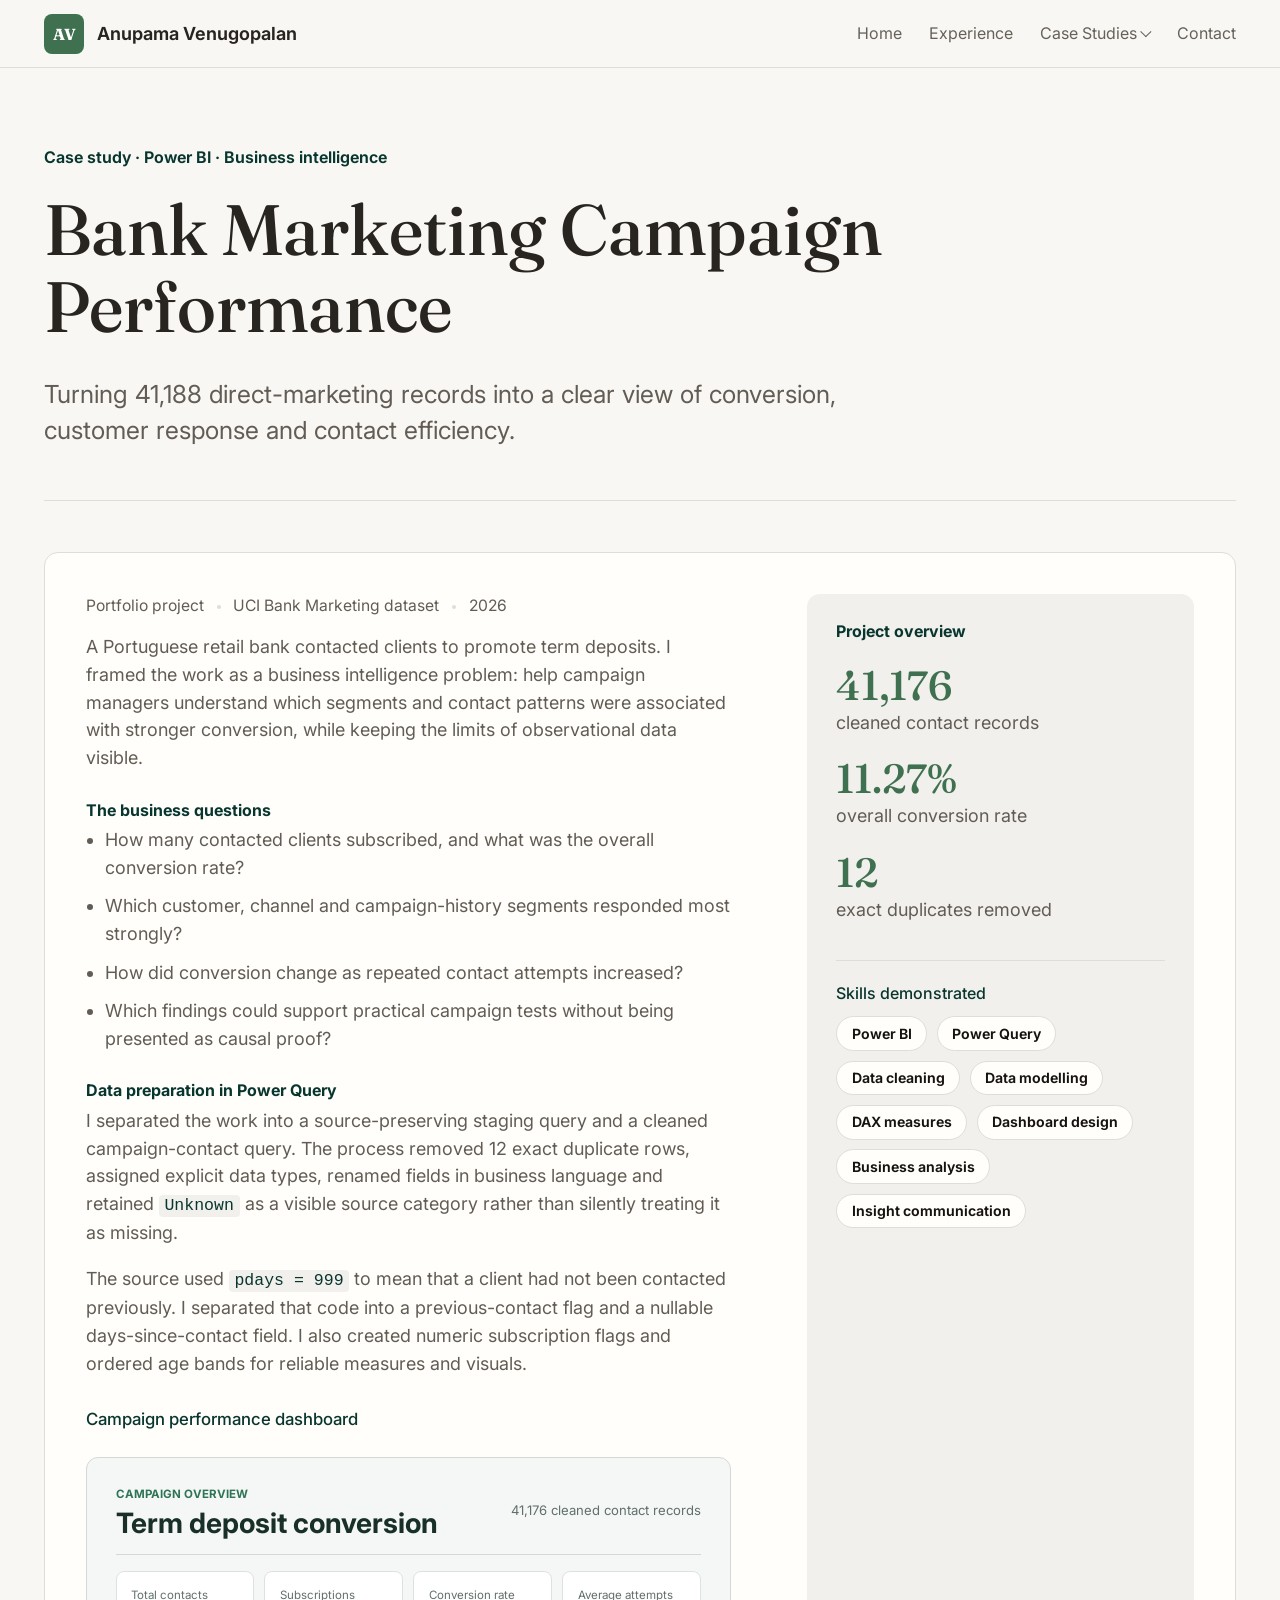
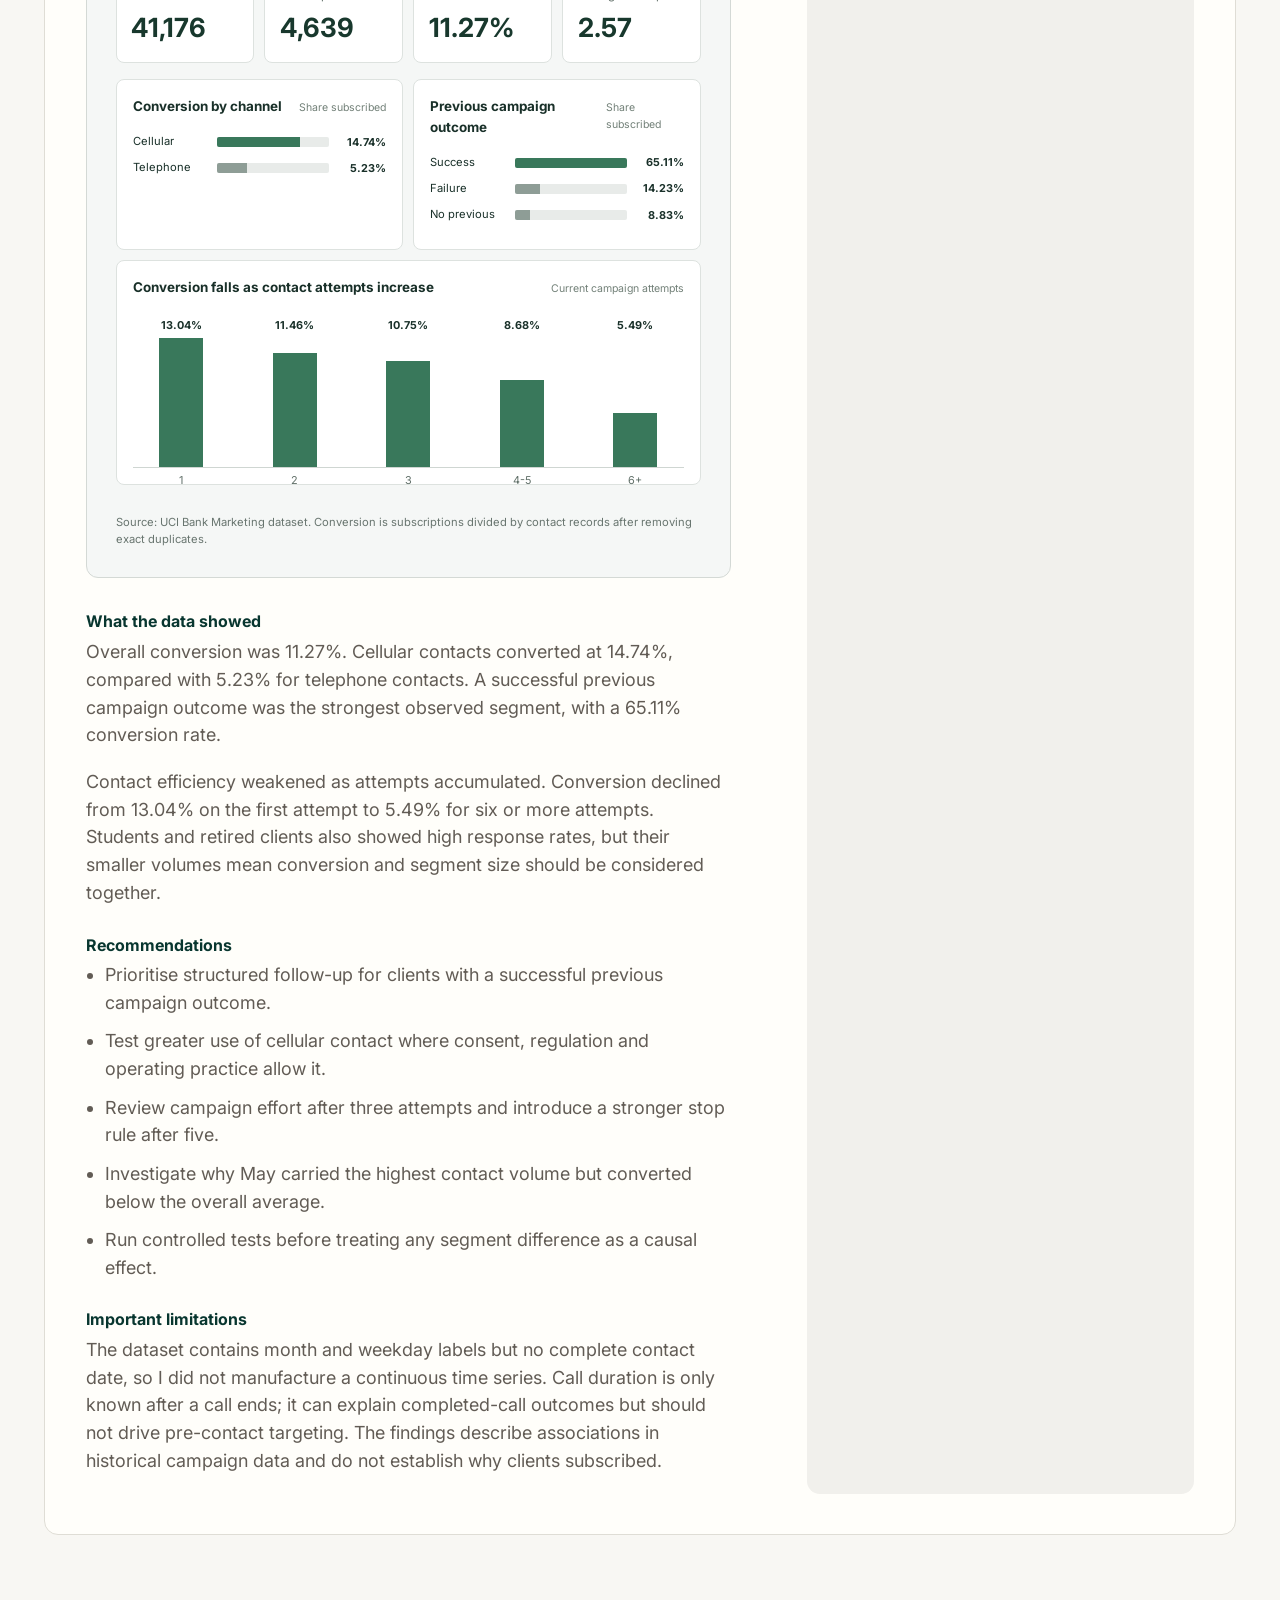
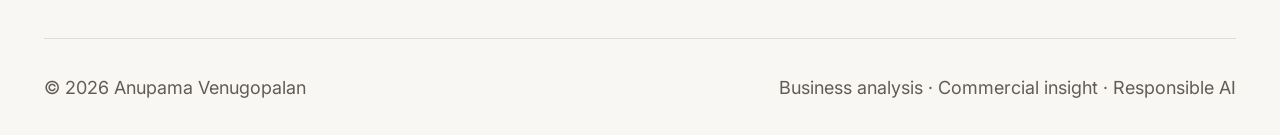
==== bank-marketing/index.html @ 0a949fd6 "Add Power BI bank marketing case study" ====
<!doctype html>
<html lang="en">
  <head>
    <meta charset="utf-8">
    <meta name="viewport" content="width=device-width, initial-scale=1">
    <meta name="description" content="Power BI bank marketing campaign analysis by Anupama Venugopalan, covering Power Query, data quality, conversion insights and business recommendations.">
    <link rel="canonical" href="https://anupamav.com/bank-marketing/">
    <link rel="icon" type="image/png" sizes="32x32" href="/assets/favicon-32x32.png">
    <link rel="icon" type="image/png" sizes="192x192" href="/assets/favicon-192x192.png">
    <link rel="apple-touch-icon" href="/assets/apple-touch-icon.png">
    <title>Bank Marketing Power BI Case Study | Anupama Venugopalan</title>
    <link rel="preconnect" href="https://fonts.googleapis.com">
    <link rel="preconnect" href="https://fonts.gstatic.com" crossorigin>
    <link href="https://fonts.googleapis.com/css2?family=Fraunces:opsz,wght@9..144,500;9..144,600;9..144,700&family=Inter:wght@400;500;600;700&display=swap" rel="stylesheet">
    <link rel="stylesheet" href="/styles.css">
  </head>
  <body>
    <a class="skip-link" href="#main">Skip to content</a>

    <header class="site-header">
      <div class="header-inner">
        <a class="brand" href="/" aria-label="Anupama Venugopalan home">
          <span class="brand-mark" aria-hidden="true">AV</span>
          <span class="brand-name">Anupama Venugopalan</span>
        </a>

        <button class="nav-toggle" type="button" aria-expanded="false" aria-controls="site-nav">
          <span class="sr-only">Open menu</span>
          <span></span><span></span><span></span>
        </button>

        <nav class="site-nav" id="site-nav" aria-label="Primary navigation">
          <a href="/">Home</a>
          <a href="/experience/">Experience</a>
          <div class="nav-menu">
            <a class="nav-menu-trigger" href="/#case-studies" aria-haspopup="true" aria-current="page">Case Studies</a>
            <div class="nav-submenu" aria-label="Case studies">
              <a href="/bank-marketing/" aria-current="page">Bank Marketing</a>
              <a href="/xai/">XAI</a>
              <a href="/port-of-esbjerg/">Port of Esbjerg</a>
              <a href="/lush-box/">The Lush Box</a>
            </div>
          </div>
          <a href="/#contact">Contact</a>
        </nav>
      </div>
    </header>

    <main id="main">
      <section class="section page-hero" aria-labelledby="bank-title">
        <p class="eyebrow">Case study · Power BI · Business intelligence</p>
        <h1 id="bank-title">Bank Marketing Campaign Performance</h1>
        <p class="lede">Turning 41,188 direct-marketing records into a clear view of conversion, customer response and contact efficiency.</p>
      </section>

      <section class="section case-detail">
        <article class="case-card">
          <div class="case-main">
            <p class="meta"><span>Portfolio project</span><span>UCI Bank Marketing dataset</span><span>2026</span></p>
            <p>A Portuguese retail bank contacted clients to promote term deposits. I framed the work as a business intelligence problem: help campaign managers understand which segments and contact patterns were associated with stronger conversion, while keeping the limits of observational data visible.</p>

            <h2>The business questions</h2>
            <ul class="case-bullets">
              <li>How many contacted clients subscribed, and what was the overall conversion rate?</li>
              <li>Which customer, channel and campaign-history segments responded most strongly?</li>
              <li>How did conversion change as repeated contact attempts increased?</li>
              <li>Which findings could support practical campaign tests without being presented as causal proof?</li>
            </ul>

            <h2>Data preparation in Power Query</h2>
            <p>I separated the work into a source-preserving staging query and a cleaned campaign-contact query. The process removed 12 exact duplicate rows, assigned explicit data types, renamed fields in business language and retained <code>Unknown</code> as a visible source category rather than silently treating it as missing.</p>
            <p>The source used <code>pdays = 999</code> to mean that a client had not been contacted previously. I separated that code into a previous-contact flag and a nullable days-since-contact field. I also created numeric subscription flags and ordered age bands for reliable measures and visuals.</p>

            <h3 class="visual-heading">Campaign performance dashboard</h3>
            <section class="bank-dashboard" aria-label="Static dashboard summarising bank marketing campaign performance">
              <div class="bank-dashboard-head">
                <div>
                  <p class="dashboard-kicker">Campaign overview</p>
                  <h3>Term deposit conversion</h3>
                </div>
                <p>41,176 cleaned contact records</p>
              </div>

              <div class="bank-kpis">
                <article><span>Total contacts</span><strong>41,176</strong></article>
                <article><span>Subscriptions</span><strong>4,639</strong></article>
                <article><span>Conversion rate</span><strong>11.27%</strong></article>
                <article><span>Average attempts</span><strong>2.57</strong></article>
              </div>

              <div class="bank-chart-grid">
                <section class="bank-chart" aria-labelledby="channel-chart-title">
                  <div class="bank-chart-title"><h4 id="channel-chart-title">Conversion by channel</h4><span>Share subscribed</span></div>
                  <div class="bar-row"><span>Cellular</span><div class="bar-track"><div class="bar-fill strong" style="width:73.7%"></div></div><strong>14.74%</strong></div>
                  <div class="bar-row"><span>Telephone</span><div class="bar-track"><div class="bar-fill" style="width:26.2%"></div></div><strong>5.23%</strong></div>
                </section>

                <section class="bank-chart" aria-labelledby="history-chart-title">
                  <div class="bank-chart-title"><h4 id="history-chart-title">Previous campaign outcome</h4><span>Share subscribed</span></div>
                  <div class="bar-row"><span>Success</span><div class="bar-track"><div class="bar-fill strong" style="width:100%"></div></div><strong>65.11%</strong></div>
                  <div class="bar-row"><span>Failure</span><div class="bar-track"><div class="bar-fill" style="width:21.9%"></div></div><strong>14.23%</strong></div>
                  <div class="bar-row"><span>No previous</span><div class="bar-track"><div class="bar-fill" style="width:13.6%"></div></div><strong>8.83%</strong></div>
                </section>

                <section class="bank-chart bank-chart-wide" aria-labelledby="attempt-chart-title">
                  <div class="bank-chart-title"><h4 id="attempt-chart-title">Conversion falls as contact attempts increase</h4><span>Current campaign attempts</span></div>
                  <div class="attempt-bars" role="img" aria-label="Conversion rate by campaign contact band: one contact 13.04 percent, two 11.46 percent, three 10.75 percent, four to five 8.68 percent, six or more 5.49 percent">
                    <div><span style="height:100%"></span><strong>13.04%</strong><small>1</small></div>
                    <div><span style="height:88%"></span><strong>11.46%</strong><small>2</small></div>
                    <div><span style="height:82%"></span><strong>10.75%</strong><small>3</small></div>
                    <div><span style="height:67%"></span><strong>8.68%</strong><small>4-5</small></div>
                    <div><span style="height:42%"></span><strong>5.49%</strong><small>6+</small></div>
                  </div>
                </section>
              </div>
              <p class="dashboard-note">Source: UCI Bank Marketing dataset. Conversion is subscriptions divided by contact records after removing exact duplicates.</p>
            </section>

            <h2>What the data showed</h2>
            <p>Overall conversion was 11.27%. Cellular contacts converted at 14.74%, compared with 5.23% for telephone contacts. A successful previous campaign outcome was the strongest observed segment, with a 65.11% conversion rate.</p>
            <p>Contact efficiency weakened as attempts accumulated. Conversion declined from 13.04% on the first attempt to 5.49% for six or more attempts. Students and retired clients also showed high response rates, but their smaller volumes mean conversion and segment size should be considered together.</p>

            <h2>Recommendations</h2>
            <ul class="case-bullets">
              <li>Prioritise structured follow-up for clients with a successful previous campaign outcome.</li>
              <li>Test greater use of cellular contact where consent, regulation and operating practice allow it.</li>
              <li>Review campaign effort after three attempts and introduce a stronger stop rule after five.</li>
              <li>Investigate why May carried the highest contact volume but converted below the overall average.</li>
              <li>Run controlled tests before treating any segment difference as a causal effect.</li>
            </ul>

            <h2>Important limitations</h2>
            <p>The dataset contains month and weekday labels but no complete contact date, so I did not manufacture a continuous time series. Call duration is only known after a call ends; it can explain completed-call outcomes but should not drive pre-contact targeting. The findings describe associations in historical campaign data and do not establish why clients subscribed.</p>
          </div>

          <aside class="outcomes" aria-label="Bank marketing project overview">
            <h2>Project overview</h2>
            <dl>
              <div><dt>41,176</dt><dd>cleaned contact records</dd></div>
              <div><dt>11.27%</dt><dd>overall conversion rate</dd></div>
              <div><dt>12</dt><dd>exact duplicates removed</dd></div>
            </dl>
            <div class="aside-skills">
              <h3>Skills demonstrated</h3>
              <ul class="tags" aria-label="Skills demonstrated">
                <li>Power BI</li>
                <li>Power Query</li>
                <li>Data cleaning</li>
                <li>Data modelling</li>
                <li>DAX measures</li>
                <li>Dashboard design</li>
                <li>Business analysis</li>
                <li>Insight communication</li>
              </ul>
            </div>
          </aside>
        </article>
      </section>
    </main>

    <footer class="site-footer">
      <p>© <span id="year">2026</span> Anupama Venugopalan</p>
      <p>Business analysis · Commercial insight · Responsible AI</p>
    </footer>

    <script src="/script.js"></script>
    <!-- Cloudflare Web Analytics -->
    <script type="module" src="https://static.cloudflareinsights.com/beacon.min.js" data-cf-beacon='{"token":"94f9cf57677042eca44cfb797f68225d"}'></script>
    <!-- End Cloudflare Web Analytics -->
  </body>
</html>
---- styles.css ----
:root {
  --bg: #f8f7f3;
  --panel: #fffefa;
  --soft: #f1f0ec;
  --line: #dfddd5;
  --text: #28241f;
  --muted: #625c55;
  --green: #3f704f;
  --green-dark: #08362f;
  --shadow: 0 16px 45px rgba(40, 36, 31, 0.06);
  --content: 1220px;
  --font-sans: Inter, ui-sans-serif, system-ui, -apple-system, BlinkMacSystemFont, "Segoe UI", sans-serif;
  --font-serif: Fraunces, Georgia, "Times New Roman", serif;
}

* {
  box-sizing: border-box;
}

html {
  scroll-behavior: smooth;
}

body {
  margin: 0;
  background: var(--bg);
  color: var(--text);
  font-family: var(--font-sans);
  font-size: 18px;
  line-height: 1.55;
}

body.nav-open {
  overflow: hidden;
}

a {
  color: inherit;
  text-decoration-thickness: 0.08em;
  text-underline-offset: 0.22em;
}

a:focus-visible,
button:focus-visible {
  outline: 3px solid rgba(63, 112, 79, 0.45);
  outline-offset: 4px;
}

.skip-link {
  position: absolute;
  left: 1rem;
  top: 0.75rem;
  z-index: 20;
  padding: 0.6rem 0.85rem;
  background: var(--green-dark);
  color: white;
  border-radius: 0.4rem;
  transform: translateY(-140%);
}

.skip-link:focus {
  transform: translateY(0);
}

.sr-only {
  position: absolute;
  width: 1px;
  height: 1px;
  padding: 0;
  margin: -1px;
  overflow: hidden;
  clip: rect(0, 0, 0, 0);
  white-space: nowrap;
  border: 0;
}

.site-header {
  position: sticky;
  top: 0;
  z-index: 10;
  background: rgba(248, 247, 243, 0.96);
  border-bottom: 1px solid var(--line);
  backdrop-filter: blur(12px);
}

.header-inner,
.section,
.site-footer {
  width: min(calc(100% - 88px), var(--content));
  margin-inline: auto;
}

.header-inner {
  min-height: 67px;
  display: flex;
  align-items: center;
  justify-content: space-between;
  gap: 2rem;
}

.brand {
  display: inline-flex;
  align-items: center;
  gap: 0.8rem;
  font-weight: 650;
  text-decoration: none;
}

.brand-mark {
  display: grid;
  place-items: center;
  width: 40px;
  height: 40px;
  border-radius: 8px;
  background: var(--green);
  color: white;
  font: 700 1rem/1 var(--font-serif);
  letter-spacing: 0;
}

.brand-name {
  white-space: nowrap;
}

.site-nav {
  display: flex;
  align-items: center;
  gap: clamp(1rem, 2.1vw, 2.1rem);
  color: #67615a;
  font-size: 1rem;
}

.site-nav a {
  text-decoration: none;
}

.site-nav a:hover {
  color: var(--green-dark);
}

.nav-menu {
  position: relative;
}

.nav-menu-trigger {
  display: inline-flex;
  align-items: center;
  gap: 0.35rem;
}

.nav-menu-trigger::after {
  content: "";
  width: 0.42rem;
  height: 0.42rem;
  border-right: 1.5px solid currentColor;
  border-bottom: 1.5px solid currentColor;
  transform: translateY(-0.15rem) rotate(45deg);
}

.nav-submenu {
  position: absolute;
  top: calc(100% + 0.8rem);
  left: 50%;
  min-width: 210px;
  padding: 0.45rem;
  border: 1px solid var(--line);
  border-radius: 10px;
  background: var(--panel);
  box-shadow: var(--shadow);
  opacity: 0;
  visibility: hidden;
  transform: translate(-50%, -0.35rem);
  transition: opacity 160ms ease, transform 160ms ease, visibility 160ms ease;
}

.nav-menu:hover .nav-submenu,
.nav-menu:focus-within .nav-submenu {
  opacity: 1;
  visibility: visible;
  transform: translate(-50%, 0);
}

.nav-submenu a {
  display: block;
  padding: 0.7rem 0.8rem;
  border-radius: 7px;
  white-space: nowrap;
}

.nav-submenu a:hover {
  background: var(--soft);
}

.nav-toggle {
  display: none;
  width: 42px;
  height: 42px;
  border: 1px solid var(--line);
  border-radius: 8px;
  background: var(--panel);
  padding: 0.65rem;
}

.nav-toggle span:not(.sr-only) {
  display: block;
  height: 2px;
  margin: 5px 0;
  background: var(--text);
}

.section {
  padding: clamp(4rem, 8vw, 7.1rem) 0;
  border-bottom: 1px solid var(--line);
}

.page-hero {
  padding-top: clamp(3.8rem, 6vw, 5.6rem);
  padding-bottom: clamp(2.4rem, 4vw, 3.4rem);
}

.page-hero h1 {
  max-width: 840px;
}

.page-hero .lede {
  max-width: 820px;
}

.page-hero + .section {
  padding-top: clamp(2.3rem, 4vw, 3.4rem);
}

.hero {
  min-height: 705px;
  display: grid;
  grid-template-columns: minmax(0, 1.35fr) minmax(260px, 0.65fr);
  align-items: center;
  gap: clamp(3rem, 9vw, 8rem);
  border-bottom: 1px solid var(--line);
}

.eyebrow {
  margin: 0 0 1.35rem;
  color: var(--green-dark);
  font-size: 1rem;
  font-weight: 650;
  letter-spacing: 0;
}

h1,
h2,
h3 {
  margin: 0;
  font-family: var(--font-serif);
  line-height: 1.08;
  letter-spacing: 0;
  font-weight: 500;
}

h1 {
  max-width: 720px;
  font-size: clamp(3.1rem, 6.2vw, 4.45rem);
}

h1 span {
  color: var(--green);
}

h2 {
  font-size: clamp(2.35rem, 4.3vw, 3.5rem);
}

h3 {
  font-size: clamp(1.8rem, 2.8vw, 2.45rem);
}

.lede {
  max-width: 760px;
  margin: 2rem 0 0;
  color: var(--muted);
  font-size: clamp(1.25rem, 2vw, 1.55rem);
  line-height: 1.45;
}

.button-row {
  display: flex;
  flex-wrap: wrap;
  gap: 1rem;
  margin-top: 2.6rem;
}

.button {
  display: inline-flex;
  align-items: center;
  justify-content: center;
  min-height: 51px;
  padding: 0.7rem 1.5rem;
  border-radius: 7px;
  border: 1px solid var(--line);
  font-weight: 700;
  text-decoration: none;
}

.button.primary {
  background: var(--green);
  border-color: var(--green);
  color: white;
}

.button.secondary {
  background: var(--panel);
}

.hero-visual {
  justify-self: end;
  display: grid;
  justify-items: center;
  gap: 1rem;
}

.hero-card {
  justify-self: end;
  display: block;
  width: min(360px, 100%);
  aspect-ratio: 1;
  border: 1px solid var(--line);
  border-radius: 18px;
  background: var(--soft);
  object-fit: cover;
  object-position: center 42%;
}

.social-icons {
  display: flex;
  justify-content: center;
  gap: 0.65rem;
}

.social-icons a {
  display: grid;
  place-items: center;
  width: 42px;
  height: 42px;
  border: 1px solid var(--line);
  border-radius: 999px;
  background: var(--panel);
  color: var(--green);
  transition: border-color 160ms ease, color 160ms ease, transform 160ms ease;
}

.social-icons a:hover {
  border-color: var(--green);
  color: var(--green-dark);
  transform: translateY(-1px);
}

.social-icons svg {
  width: 21px;
  height: 21px;
  fill: none;
  stroke: currentColor;
  stroke-linecap: round;
  stroke-linejoin: round;
  stroke-width: 1.8;
}

.split-section {
  display: grid;
  grid-template-columns: 0.9fr 1.1fr;
  gap: clamp(2.6rem, 7vw, 7.5rem);
  align-items: start;
}

.section-copy {
  max-width: 720px;
  color: var(--muted);
  font-size: clamp(1.25rem, 2vw, 1.55rem);
  line-height: 1.45;
}

.section-copy p {
  margin: 0 0 1.6rem;
}

.experience-page {
  display: grid;
  gap: 1.25rem;
}

.experience-card {
  display: grid;
  grid-template-columns: minmax(210px, 0.35fr) minmax(0, 1fr);
  gap: clamp(1.6rem, 4vw, 3.5rem);
  padding: clamp(1.6rem, 3vw, 2.2rem);
  border: 1px solid var(--line);
  border-radius: 14px;
  background: var(--panel);
}

.experience-card h2 {
  margin-bottom: 0.55rem;
  font-size: clamp(1.9rem, 3vw, 2.5rem);
}

.experience-card .role-title {
  margin: -0.1rem 0 0.55rem;
  color: var(--green-dark);
  font-size: 0.94rem;
  font-weight: 700;
  line-height: 1.4;
}

.company-link {
  display: inline-flex;
  align-items: center;
  gap: 0.8rem;
  color: inherit;
  text-decoration: none;
}

.company-link:hover,
.company-link:focus-visible {
  color: var(--green);
}

.federal-bank-logo {
  flex: 0 0 auto;
  width: 54px;
  height: 54px;
  border: 1px solid var(--line);
  border-radius: 10px;
  background: #fff url("assets/federal-bank-logo.jpg") center / 400% auto no-repeat;
}

.experience-card h3 {
  margin: 1.25rem 0 0.35rem;
  color: var(--green-dark);
  font-family: var(--font-sans);
  font-size: 1rem;
  font-weight: 700;
}

.experience-card h3:first-child {
  margin-top: 0;
}

.experience-media {
  display: grid;
  align-content: start;
}

.experience-copy {
  display: flex;
  flex-direction: column;
  min-width: 0;
}

.experience-card p {
  margin: 0 0 1rem;
  color: var(--muted);
}

.experience-card p:last-child {
  margin-bottom: 0;
}

.skill-note {
  margin-top: 1.35rem;
  padding: 1rem 1.1rem;
  border-radius: 10px;
  background: var(--soft);
  color: var(--text);
}

.experience-card > .skill-note {
  grid-column: 1 / -1;
  margin-top: 0;
  text-align: center;
}

.capability-section {
  grid-column: 1 / -1;
}

.capability-heading {
  margin: 0 0 1.1rem;
  font-size: clamp(1.8rem, 3vw, 2.35rem);
}

.capability-grid {
  display: grid;
  grid-template-columns: repeat(3, 1fr);
  gap: 1.25rem;
}

.capability-grid article,
.case-card {
  border: 1px solid var(--line);
  border-radius: 14px;
  background: var(--panel);
}

.capability-grid article {
  padding: clamp(1.55rem, 3vw, 2rem);
}

.capability-grid h3 {
  margin-bottom: 0.75rem;
  font-size: 1.78rem;
}

.capability-grid p,
.case-card p {
  color: var(--muted);
}

.capability-grid p {
  margin: 0;
  max-width: 32ch;
}

.section-heading-row {
  display: grid;
  grid-template-columns: 1fr minmax(280px, 0.45fr);
  gap: 2rem;
  align-items: end;
  margin-bottom: 3.8rem;
}

.section-heading-row p:last-child {
  margin: 0;
  color: var(--muted);
  font-size: 1.22rem;
}

.case-list {
  display: grid;
  gap: 1.9rem;
}

.summary-grid {
  display: grid;
  grid-template-columns: repeat(3, minmax(0, 1fr));
  gap: 1.25rem;
  margin-bottom: 2rem;
}

.lush-case-hero {
  display: grid;
  grid-template-columns: minmax(0, 1fr) minmax(180px, 280px);
  gap: clamp(2rem, 6vw, 5rem);
  align-items: center;
}

.case-logo {
  display: block;
  width: 100%;
  max-width: 260px;
  justify-self: end;
  border: 1px solid var(--line);
  border-radius: 14px;
}

.summary-grid article {
  border: 1px solid var(--line);
  border-radius: 14px;
  background: var(--panel);
  padding: clamp(1.55rem, 3vw, 2rem);
}

.summary-grid h3 {
  margin-top: 0.7rem;
  font-size: clamp(1.8rem, 3vw, 2.35rem);
}

.summary-grid p:not(.meta) {
  color: var(--muted);
}

.summary-grid a,
.text-link {
  display: inline-flex;
  margin-top: 1rem;
  color: var(--green);
  font-weight: 700;
  text-decoration: none;
}

.summary-grid a:hover,
.text-link:hover {
  text-decoration: underline;
}

.expanded-cases {
  padding-top: 1rem;
}

.case-card {
  display: grid;
  grid-template-columns: minmax(0, 1.25fr) minmax(310px, 0.75fr);
  gap: clamp(2rem, 6vw, 5.5rem);
  padding: clamp(2rem, 5vw, 2.55rem);
}

.case-main {
  max-width: 680px;
}

.meta {
  display: flex;
  align-items: center;
  gap: 0.8rem;
  margin: 0 0 0.9rem;
  color: var(--muted);
  font-size: 0.98rem;
}

.meta span + span::before {
  content: "";
  display: inline-block;
  width: 4px;
  height: 4px;
  margin-right: 0.8rem;
  vertical-align: middle;
  border-radius: 50%;
  background: var(--line);
}

.case-lede {
  margin: 0.9rem 0 1.7rem;
  font-size: clamp(1.35rem, 2.3vw, 1.62rem);
  line-height: 1.35;
}

.case-main h4 {
  margin: 1.85rem 0 0.45rem;
  color: var(--green-dark);
  font-size: 1rem;
}

.case-main h2 {
  margin: 1.85rem 0 0.45rem;
  color: var(--green-dark);
  font-family: var(--font-sans);
  font-size: 1rem;
  font-weight: 700;
}

.case-detail .case-main {
  max-width: 760px;
}

.case-image {
  margin: 1.8rem 0;
}

.case-image img {
  display: block;
  width: 100%;
  height: auto;
  border: 1px solid var(--line);
  border-radius: 12px;
  background: var(--panel);
}

.case-image figcaption {
  margin-top: 0.65rem;
  color: var(--muted);
  font-size: 0.92rem;
  line-height: 1.45;
}

.trust-infographic {
  margin: 2.5rem 0;
  padding: clamp(1.7rem, 5vw, 3.25rem);
  border-radius: 18px;
  background: var(--soft);
}

.trust-infographic .trust-eyebrow {
  margin: 0 0 0.85rem;
  color: var(--green-dark);
  font-size: 0.82rem;
  font-weight: 700;
  letter-spacing: 0.08em;
  text-transform: uppercase;
}

.trust-infographic h2 {
  max-width: 680px;
  margin: 0;
  color: var(--text);
  font-family: var(--font-serif);
  font-size: clamp(2rem, 5vw, 3.4rem);
  font-weight: 600;
  line-height: 1.05;
}

.trust-infographic h2 span {
  color: var(--green);
}

.trust-measure {
  margin: clamp(1.4rem, 4vw, 2.2rem) 0;
  color: var(--muted);
  font-size: 1rem;
}

.trust-row {
  display: grid;
  grid-template-columns: 140px minmax(0, 1fr) 58px;
  gap: 1rem;
  align-items: center;
  margin: 1.5rem 0;
}

.trust-label strong {
  font-size: 0.98rem;
}

.trust-track {
  height: 30px;
  overflow: hidden;
  border-radius: 999px;
  background: #dedbd3;
}

.trust-bar {
  height: 100%;
  border-radius: inherit;
  background: #918d83;
}

.trust-row.explainable .trust-bar {
  background: var(--green);
}

.trust-value {
  font-family: var(--font-serif);
  font-size: clamp(2rem, 4vw, 2.7rem);
  font-weight: 600;
  line-height: 1;
  text-align: right;
}

.trust-difference {
  display: flex;
  flex-wrap: wrap;
  align-items: baseline;
  gap: 0.65rem;
  margin-top: 2rem;
  padding-top: 1.6rem;
  border-top: 1px solid var(--line);
}

.trust-difference strong {
  color: var(--green);
  font-family: var(--font-serif);
  font-size: clamp(1.7rem, 4vw, 2.35rem);
  font-weight: 600;
}

.trust-difference span {
  color: var(--muted);
  font-size: 0.92rem;
}

.image-grid {
  display: grid;
  grid-template-columns: repeat(2, minmax(0, 1fr));
  gap: 1.25rem;
  margin: 1.8rem 0;
}

.image-grid .case-image {
  margin: 0;
}

.photo-gallery {
  display: grid;
  grid-template-columns: repeat(2, minmax(0, 1fr));
  gap: 0.8rem;
  margin: 1.4rem 0 1.8rem;
}

.photo-gallery figure {
  margin: 0;
}

.photo-gallery img {
  display: block;
  width: 100%;
  aspect-ratio: 4 / 3;
  object-fit: cover;
  border: 1px solid var(--line);
  border-radius: 10px;
  background: var(--panel);
}

.tiled-gallery {
  margin-top: 1.2rem;
}

.tiled-gallery img {
  aspect-ratio: 1;
}

.tiled-gallery .featured-tile {
  grid-column: 1 / -1;
}

.tiled-gallery .featured-tile img {
  aspect-ratio: 4 / 3;
}

.phone-gallery {
  display: grid;
  grid-template-columns: repeat(2, minmax(0, 1fr));
  gap: 0.8rem;
  margin-top: 1.2rem;
}

.rydlme-card .phone-gallery {
  grid-template-columns: repeat(2, minmax(0, 1fr));
  grid-auto-flow: row;
  max-width: 340px;
}

.rydlme-card .phone-gallery figure {
  grid-column: auto;
}

.rydlme-card .phone-gallery figure.welcome-phone,
.rydlme-card .phone-gallery figure.voice-phone {
  grid-column: 1 / -1;
  justify-self: center;
  width: min(230px, 72%);
}

.rydlme-card .paired-phone img {
  aspect-ratio: 9 / 16;
}

.rydlme-card .experience-copy {
  padding-top: 0;
}

.lush-box-card .experience-copy {
  padding-top: 0;
}

.phone-gallery figure {
  margin: 0;
}

.phone-gallery img {
  display: block;
  width: 100%;
  aspect-ratio: 9 / 16;
  object-fit: cover;
  object-position: top center;
  border: 1px solid var(--line);
  border-radius: 12px;
  background: var(--panel);
}

.case-card p:not(.meta):not(.case-lede) {
  margin: 0 0 1.15rem;
}

.case-main code {
  padding: 0.08rem 0.35rem;
  border-radius: 4px;
  background: var(--soft);
  color: var(--green-dark);
  font-size: 0.92em;
}

.case-bullets {
  display: grid;
  gap: 0.65rem;
  margin: 0 0 1.4rem;
  padding-left: 1.2rem;
  color: var(--muted);
}

.bank-dashboard {
  margin: 1.8rem 0 2.2rem;
  padding: clamp(1.2rem, 3vw, 1.8rem);
  border: 1px solid #d4d9d5;
  border-radius: 12px;
  background: #f5f7f6;
  color: #193029;
}

.bank-dashboard-head {
  display: flex;
  align-items: end;
  justify-content: space-between;
  gap: 1.25rem;
  padding-bottom: 1rem;
  border-bottom: 1px solid #d4d9d5;
}

.bank-dashboard-head h3 {
  font-family: var(--font-sans);
  font-size: clamp(1.35rem, 3vw, 1.75rem);
  font-weight: 700;
}

.bank-dashboard-head p {
  margin: 0;
  color: #617069;
  font-size: 0.82rem;
}

.dashboard-kicker {
  margin: 0 0 0.25rem !important;
  color: #2f7456 !important;
  font-size: 0.72rem !important;
  font-weight: 700;
  text-transform: uppercase;
}

.bank-kpis {
  display: grid;
  grid-template-columns: repeat(4, minmax(0, 1fr));
  gap: 0.65rem;
  margin: 1rem 0;
}

.bank-kpis article,
.bank-chart {
  border: 1px solid #dde2df;
  border-radius: 8px;
  background: white;
}

.bank-kpis article {
  padding: 0.9rem;
}

.bank-kpis span {
  display: block;
  color: #617069;
  font-size: 0.72rem;
}

.bank-kpis strong {
  display: block;
  margin-top: 0.15rem;
  color: #18382d;
  font-size: clamp(1.2rem, 3vw, 1.65rem);
}

.bank-chart-grid {
  display: grid;
  grid-template-columns: repeat(2, minmax(0, 1fr));
  gap: 0.65rem;
}

.bank-chart {
  padding: 1rem;
}

.bank-chart-wide {
  grid-column: 1 / -1;
}

.bank-chart-title {
  display: flex;
  align-items: baseline;
  justify-content: space-between;
  gap: 0.7rem;
  margin-bottom: 1rem;
}

.bank-chart-title h4 {
  margin: 0;
  color: #193029;
  font-size: 0.84rem;
}

.bank-chart-title span {
  color: #728078;
  font-size: 0.66rem;
}

.bar-row {
  display: grid;
  grid-template-columns: 76px minmax(0, 1fr) 48px;
  gap: 0.55rem;
  align-items: center;
  margin: 0.55rem 0;
  font-size: 0.7rem;
}

.bar-row strong {
  font-size: 0.68rem;
  text-align: right;
}

.bar-track {
  height: 10px;
  overflow: hidden;
  border-radius: 2px;
  background: #e8ebe9;
}

.bar-fill {
  height: 100%;
  background: #8e9d96;
}

.bar-fill.strong {
  background: #39785b;
}

.attempt-bars {
  display: grid;
  grid-template-columns: repeat(5, minmax(0, 1fr));
  gap: clamp(0.45rem, 2vw, 1rem);
  height: 154px;
  padding-top: 1.5rem;
  border-bottom: 1px solid #cfd6d2;
}

.attempt-bars > div {
  position: relative;
  display: flex;
  align-items: center;
  justify-content: end;
  flex-direction: column;
  min-width: 0;
}

.attempt-bars > div > span {
  display: block;
  width: min(44px, 66%);
  background: #39785b;
}

.attempt-bars strong {
  position: absolute;
  top: -1.3rem;
  font-size: 0.68rem;
}

.attempt-bars small {
  position: absolute;
  bottom: -1.35rem;
  color: #617069;
  font-size: 0.68rem;
}

.dashboard-note {
  margin: 1.8rem 0 0 !important;
  color: #68756f !important;
  font-size: 0.7rem;
}

.visual-heading {
  margin: 2rem 0 0.75rem;
  color: var(--green-dark);
  font-family: var(--font-sans);
  font-size: 1.05rem;
}

.result-callout {
  display: grid;
  grid-template-columns: auto minmax(0, 1fr);
  align-items: center;
  gap: 1.35rem;
  margin-top: 0.75rem;
  padding: 1.35rem;
  border: 1px solid var(--line);
  border-radius: 13px;
  background: var(--soft);
}

.result-callout .result-score {
  margin: 0;
  color: var(--green);
  font: 600 clamp(2.6rem, 5vw, 4rem)/1 var(--font-serif);
}

.result-score span {
  font-size: 0.48em;
}

.result-callout h3 {
  margin: 0 0 0.35rem;
  color: var(--green-dark);
  font-family: var(--font-sans);
  font-size: 1rem;
}

.result-callout p:last-child {
  margin: 0;
}

.outcomes {
  align-self: stretch;
  padding: 1.8rem;
  border-radius: 13px;
  background: var(--soft);
}

.outcomes h4 {
  margin: 0 0 1.55rem;
  color: var(--green-dark);
  font-size: 1rem;
}

.outcomes h2 {
  margin: 0 0 1.55rem;
  color: var(--green-dark);
  font-family: var(--font-sans);
  font-size: 1rem;
  font-weight: 700;
}

.outcomes dl {
  display: grid;
  gap: 1.35rem;
  margin: 0;
}

.outcomes dt {
  color: var(--green);
  font: 500 clamp(2rem, 4vw, 2.55rem)/1 var(--font-serif);
}

.outcomes dd {
  margin: 0.2rem 0 0;
  color: var(--muted);
}

.aside-skills {
  margin-top: 2.25rem;
  padding-top: 1.5rem;
  border-top: 1px solid var(--line);
}

.aside-skills h3 {
  margin: 0;
  color: var(--green-dark);
  font-family: var(--font-sans);
  font-size: 1rem;
}

.aside-skills .tags {
  margin-top: 0.9rem;
}

.aside-skills .tags li {
  background: var(--panel);
}

.tags {
  display: flex;
  flex-wrap: wrap;
  gap: 0.6rem;
  padding: 0;
  margin: 1.65rem 0 0;
  list-style: none;
}

.tags li {
  padding: 0.34rem 0.9rem;
  border: 1px solid var(--line);
  border-radius: 999px;
  background: var(--soft);
  color: #16120f;
  font-size: 0.88rem;
  font-weight: 650;
}

.feature-section {
  align-items: center;
}

.framed-copy {
  padding: clamp(1.7rem, 3vw, 2.2rem);
  border: 1px solid var(--line);
  border-radius: 14px;
  background: var(--panel);
}

.framed-copy p:last-child {
  margin-bottom: 0;
}

.contact-section {
  display: grid;
  grid-template-columns: minmax(0, 0.9fr) minmax(330px, 1fr);
  gap: clamp(3rem, 10vw, 8rem);
  align-items: center;
}

.contact-section .lede {
  max-width: 610px;
  margin-top: 1.6rem;
}

.contact-list {
  font-style: normal;
}

.contact-list div {
  display: grid;
  grid-template-columns: 160px 1fr;
  gap: 1rem;
  padding: 1.35rem 0;
  border-bottom: 1px solid var(--line);
}

.contact-list span {
  color: var(--muted);
}

.contact-list a {
  font-weight: 650;
  text-decoration: none;
  overflow-wrap: anywhere;
}

.contact-list a:hover {
  color: var(--green);
}

.contact-icon-panel {
  display: flex;
  align-items: center;
  gap: 0.85rem;
  padding: 1.35rem 0;
  border-top: 1px solid var(--line);
  border-bottom: 1px solid var(--line);
}

.contact-icon-panel a {
  display: grid;
  place-items: center;
  width: 50px;
  height: 50px;
  border: 1px solid var(--line);
  border-radius: 999px;
  background: var(--panel);
  color: var(--green);
  transition: border-color 160ms ease, color 160ms ease, transform 160ms ease;
}

.contact-icon-panel a:hover {
  border-color: var(--green);
  color: var(--green-dark);
  transform: translateY(-1px);
}

.contact-icon-panel svg {
  width: 24px;
  height: 24px;
  fill: none;
  stroke: currentColor;
  stroke-linecap: round;
  stroke-linejoin: round;
  stroke-width: 1.8;
}

.site-footer {
  display: flex;
  align-items: center;
  justify-content: space-between;
  gap: 2rem;
  min-height: 98px;
  color: var(--muted);
}

.site-footer p {
  margin: 0;
}

@media (max-width: 980px) {
  .header-inner,
  .section,
  .site-footer {
    width: min(calc(100% - 40px), var(--content));
  }

  .nav-toggle {
    display: block;
  }

  .site-nav {
    position: fixed;
    inset: 67px 0 auto;
    display: none;
    flex-direction: column;
    align-items: stretch;
    gap: 0;
    padding: 0.75rem 20px 1rem;
    background: var(--bg);
    border-bottom: 1px solid var(--line);
    box-shadow: var(--shadow);
  }

  .site-nav.is-open {
    display: flex;
  }

  .site-nav a {
    padding: 0.9rem 0;
    border-bottom: 1px solid rgba(223, 221, 213, 0.8);
  }

  .nav-menu {
    display: grid;
  }

  .nav-menu-trigger {
    justify-content: space-between;
  }

  .nav-submenu {
    position: static;
    min-width: 0;
    padding: 0 0 0.2rem 1rem;
    border: 0;
    border-radius: 0;
    background: transparent;
    box-shadow: none;
    opacity: 1;
    visibility: visible;
    transform: none;
  }

  .nav-submenu a {
    padding: 0.75rem 0;
  }

  .hero,
  .split-section,
  .section-heading-row,
  .lush-case-hero,
  .case-card,
  .contact-section,
  .experience-card {
    grid-template-columns: 1fr;
  }

  .case-logo {
    justify-self: start;
    max-width: 220px;
  }

  .hero {
    min-height: auto;
    padding-top: 5.2rem;
  }

  .hero-visual {
    justify-self: start;
  }

  .hero-card {
    width: min(240px, 70vw);
  }

  .capability-grid {
    grid-template-columns: 1fr;
  }

  .summary-grid {
    grid-template-columns: 1fr;
  }

  .image-grid {
    grid-template-columns: 1fr;
  }

  .photo-gallery {
    grid-template-columns: 1fr;
  }

  .tiled-gallery {
    grid-template-columns: repeat(2, minmax(0, 1fr));
  }

  .phone-gallery {
    max-width: 520px;
  }

  .rydlme-card .phone-gallery {
    max-width: 360px;
  }

  .rydlme-card .experience-copy {
    padding-top: 0;
  }

  .lush-box-card .experience-copy {
    padding-top: 0;
  }

  .capability-grid p {
    max-width: none;
  }
}

@media (min-width: 720px) and (max-width: 980px) {
  .experience-card.rydlme-card {
    grid-template-columns: minmax(230px, 280px) minmax(0, 1fr);
    gap: clamp(1.5rem, 4vw, 2.5rem);
  }

  .rydlme-card .phone-gallery {
    max-width: 280px;
  }

  .rydlme-card .phone-gallery figure.welcome-phone,
  .rydlme-card .phone-gallery figure.voice-phone {
    width: min(180px, 68%);
  }

  .rydlme-card .experience-copy {
    padding-top: 0;
  }
}

@media (max-width: 640px) {
  body {
    font-size: 16px;
  }

  .trust-row {
    grid-template-columns: minmax(0, 1fr) 50px;
    gap: 0.65rem 0.8rem;
  }

  .trust-label {
    grid-column: 1 / -1;
  }

  .trust-track {
    height: 26px;
  }

  .trust-value {
    grid-column: 2;
    grid-row: 2;
  }

  .result-callout {
    grid-template-columns: 1fr;
  }

  .bank-dashboard-head {
    align-items: start;
    flex-direction: column;
  }

  .bank-kpis,
  .bank-chart-grid {
    grid-template-columns: 1fr 1fr;
  }

  .bank-chart {
    grid-column: 1 / -1;
  }

  .bar-row {
    grid-template-columns: 70px minmax(0, 1fr) 45px;
  }

  .brand-name {
    max-width: 190px;
    white-space: normal;
    line-height: 1.2;
  }

  .header-inner {
    min-height: 64px;
  }

  .section {
    padding: 4rem 0;
  }

  h1 {
    font-size: clamp(2.65rem, 12vw, 3.55rem);
  }

  h2 {
    font-size: clamp(2.15rem, 10vw, 2.9rem);
  }

  .button-row {
    align-items: stretch;
    flex-direction: column;
  }

  .button {
    width: 100%;
  }

  .case-card {
    padding: 1.35rem;
    border-radius: 12px;
  }

  .meta {
    flex-wrap: wrap;
  }

  .outcomes {
    padding: 1.35rem;
  }

  .contact-list div {
    grid-template-columns: 1fr;
    gap: 0.25rem;
  }

  .site-footer {
    flex-direction: column;
    align-items: flex-start;
    justify-content: center;
    padding: 1.4rem 0;
  }
}
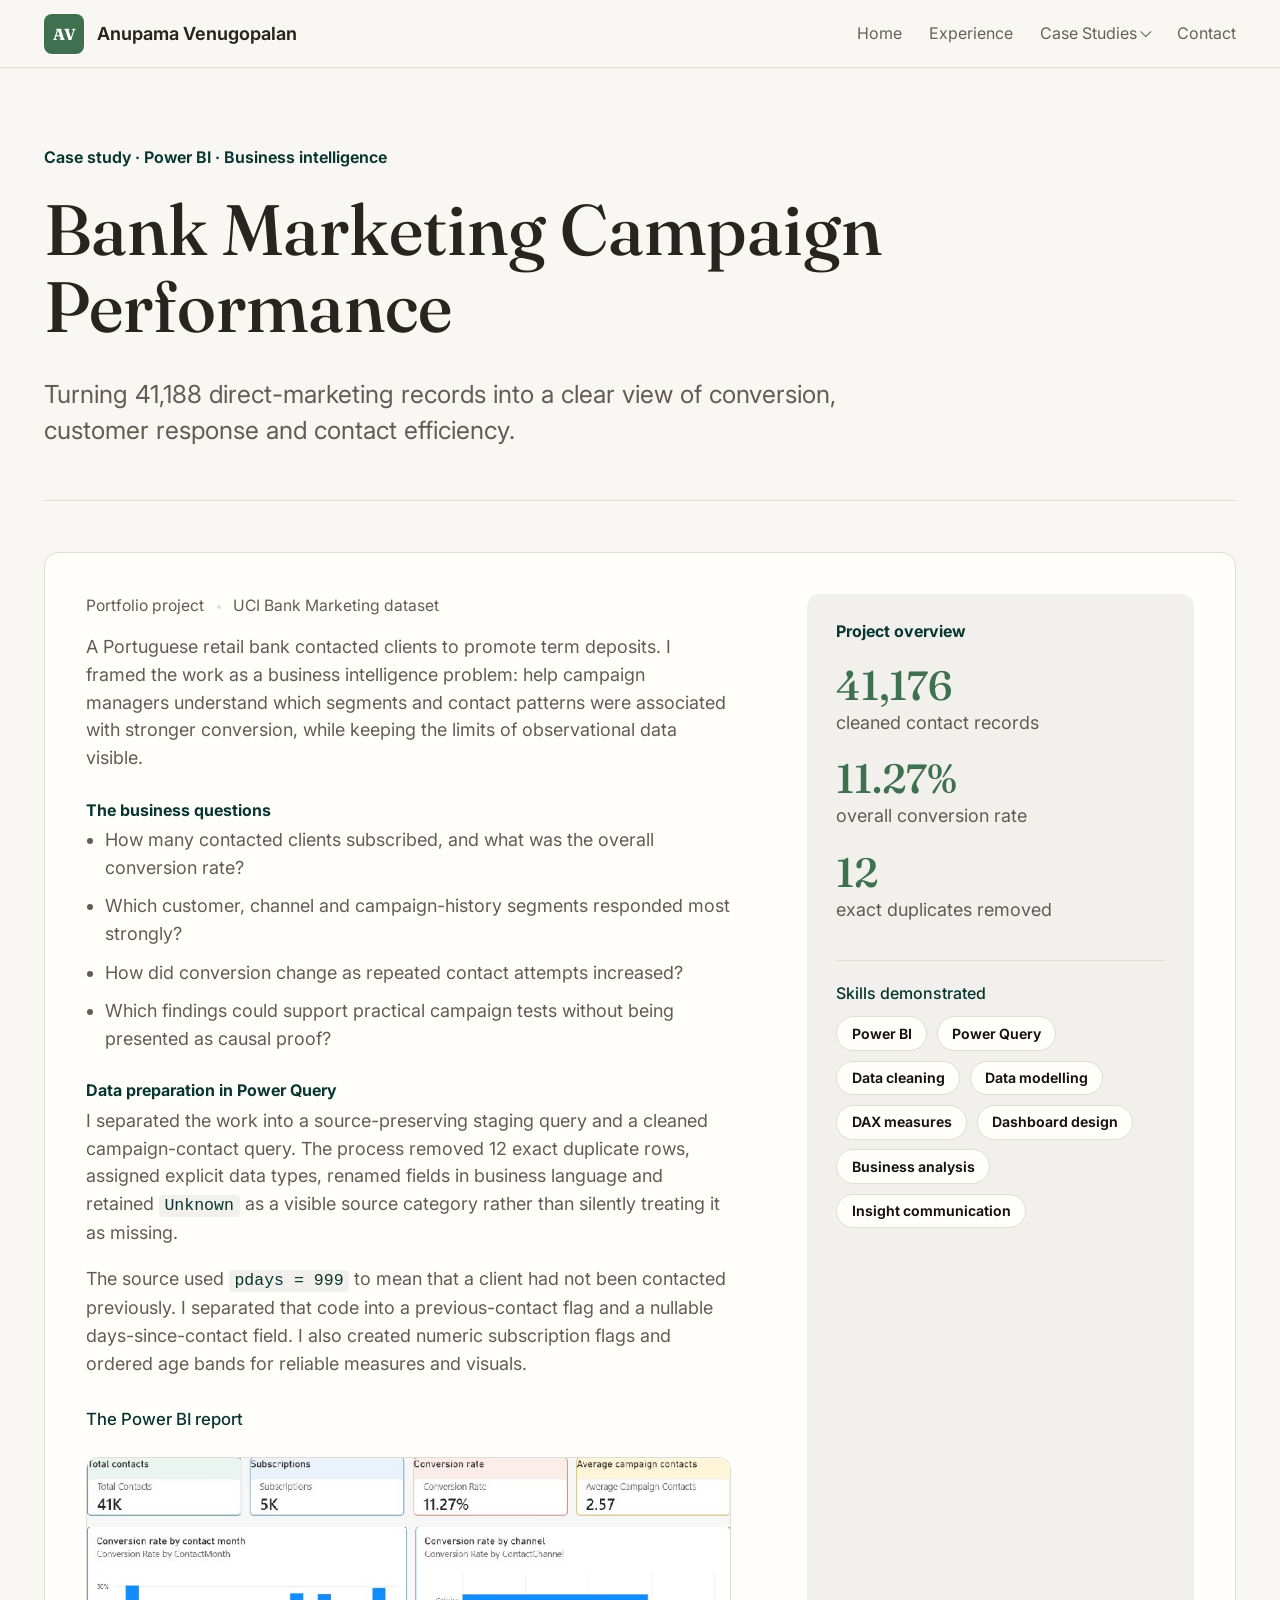
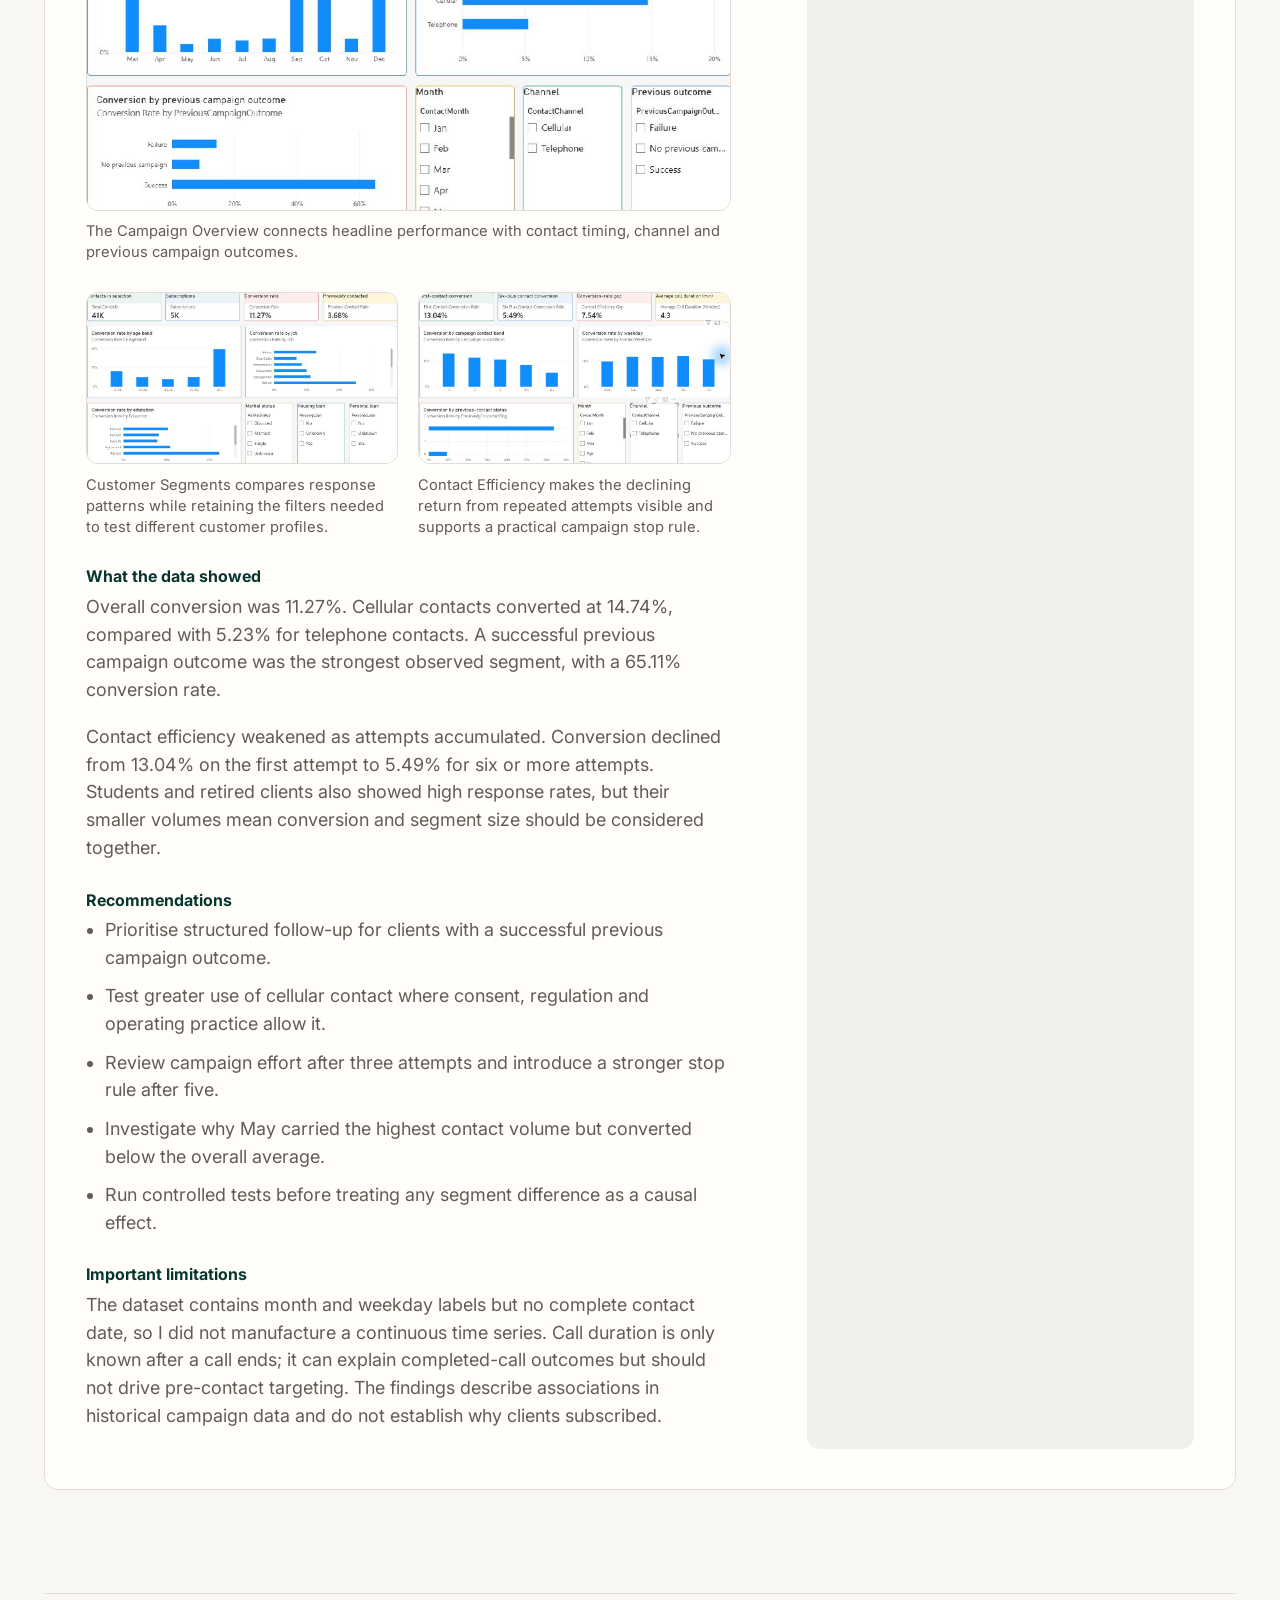
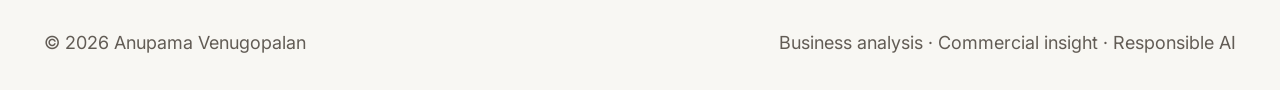
==== commit 3b1322d5: "Use Power BI screenshots and remove project years" ====
--- a/bank-marketing/index.html
+++ b/bank-marketing/index.html
@@ -56,7 +56,7 @@
       <section class="section case-detail">
         <article class="case-card">
           <div class="case-main">
-            <p class="meta"><span>Portfolio project</span><span>UCI Bank Marketing dataset</span><span>2026</span></p>
+            <p class="meta"><span>Portfolio project</span><span>UCI Bank Marketing dataset</span></p>
             <p>A Portuguese retail bank contacted clients to promote term deposits. I framed the work as a business intelligence problem: help campaign managers understand which segments and contact patterns were associated with stronger conversion, while keeping the limits of observational data visible.</p>
 
             <h2>The business questions</h2>
@@ -71,50 +71,21 @@
             <p>I separated the work into a source-preserving staging query and a cleaned campaign-contact query. The process removed 12 exact duplicate rows, assigned explicit data types, renamed fields in business language and retained <code>Unknown</code> as a visible source category rather than silently treating it as missing.</p>
             <p>The source used <code>pdays = 999</code> to mean that a client had not been contacted previously. I separated that code into a previous-contact flag and a nullable days-since-contact field. I also created numeric subscription flags and ordered age bands for reliable measures and visuals.</p>
 
-            <h3 class="visual-heading">Campaign performance dashboard</h3>
-            <section class="bank-dashboard" aria-label="Static dashboard summarising bank marketing campaign performance">
-              <div class="bank-dashboard-head">
-                <div>
-                  <p class="dashboard-kicker">Campaign overview</p>
-                  <h3>Term deposit conversion</h3>
-                </div>
-                <p>41,176 cleaned contact records</p>
-              </div>
-
-              <div class="bank-kpis">
-                <article><span>Total contacts</span><strong>41,176</strong></article>
-                <article><span>Subscriptions</span><strong>4,639</strong></article>
-                <article><span>Conversion rate</span><strong>11.27%</strong></article>
-                <article><span>Average attempts</span><strong>2.57</strong></article>
-              </div>
-
-              <div class="bank-chart-grid">
-                <section class="bank-chart" aria-labelledby="channel-chart-title">
-                  <div class="bank-chart-title"><h4 id="channel-chart-title">Conversion by channel</h4><span>Share subscribed</span></div>
-                  <div class="bar-row"><span>Cellular</span><div class="bar-track"><div class="bar-fill strong" style="width:73.7%"></div></div><strong>14.74%</strong></div>
-                  <div class="bar-row"><span>Telephone</span><div class="bar-track"><div class="bar-fill" style="width:26.2%"></div></div><strong>5.23%</strong></div>
-                </section>
-
-                <section class="bank-chart" aria-labelledby="history-chart-title">
-                  <div class="bank-chart-title"><h4 id="history-chart-title">Previous campaign outcome</h4><span>Share subscribed</span></div>
-                  <div class="bar-row"><span>Success</span><div class="bar-track"><div class="bar-fill strong" style="width:100%"></div></div><strong>65.11%</strong></div>
-                  <div class="bar-row"><span>Failure</span><div class="bar-track"><div class="bar-fill" style="width:21.9%"></div></div><strong>14.23%</strong></div>
-                  <div class="bar-row"><span>No previous</span><div class="bar-track"><div class="bar-fill" style="width:13.6%"></div></div><strong>8.83%</strong></div>
-                </section>
-
-                <section class="bank-chart bank-chart-wide" aria-labelledby="attempt-chart-title">
-                  <div class="bank-chart-title"><h4 id="attempt-chart-title">Conversion falls as contact attempts increase</h4><span>Current campaign attempts</span></div>
-                  <div class="attempt-bars" role="img" aria-label="Conversion rate by campaign contact band: one contact 13.04 percent, two 11.46 percent, three 10.75 percent, four to five 8.68 percent, six or more 5.49 percent">
-                    <div><span style="height:100%"></span><strong>13.04%</strong><small>1</small></div>
-                    <div><span style="height:88%"></span><strong>11.46%</strong><small>2</small></div>
-                    <div><span style="height:82%"></span><strong>10.75%</strong><small>3</small></div>
-                    <div><span style="height:67%"></span><strong>8.68%</strong><small>4-5</small></div>
-                    <div><span style="height:42%"></span><strong>5.49%</strong><small>6+</small></div>
-                  </div>
-                </section>
-              </div>
-              <p class="dashboard-note">Source: UCI Bank Marketing dataset. Conversion is subscriptions divided by contact records after removing exact duplicates.</p>
-            </section>
+            <h3 class="visual-heading">The Power BI report</h3>
+            <figure class="case-image">
+              <img src="/assets/bank-campaign-overview.png" alt="Power BI Campaign Overview page showing campaign KPIs and conversion by month, channel and previous campaign outcome.">
+              <figcaption>The Campaign Overview connects headline performance with contact timing, channel and previous campaign outcomes.</figcaption>
+            </figure>
+            <div class="image-grid">
+              <figure class="case-image">
+                <img src="/assets/bank-customer-segments.png" alt="Power BI Customer Segments page showing conversion by age band, job and education with customer filters.">
+                <figcaption>Customer Segments compares response patterns while retaining the filters needed to test different customer profiles.</figcaption>
+              </figure>
+              <figure class="case-image">
+                <img src="/assets/bank-contact-efficiency.png" alt="Power BI Contact Efficiency page comparing first-contact and repeated-contact conversion.">
+                <figcaption>Contact Efficiency makes the declining return from repeated attempts visible and supports a practical campaign stop rule.</figcaption>
+              </figure>
+            </div>
 
             <h2>What the data showed</h2>
             <p>Overall conversion was 11.27%. Cellular contacts converted at 14.74%, compared with 5.23% for telephone contacts. A successful previous campaign outcome was the strongest observed segment, with a 65.11% conversion rate.</p>
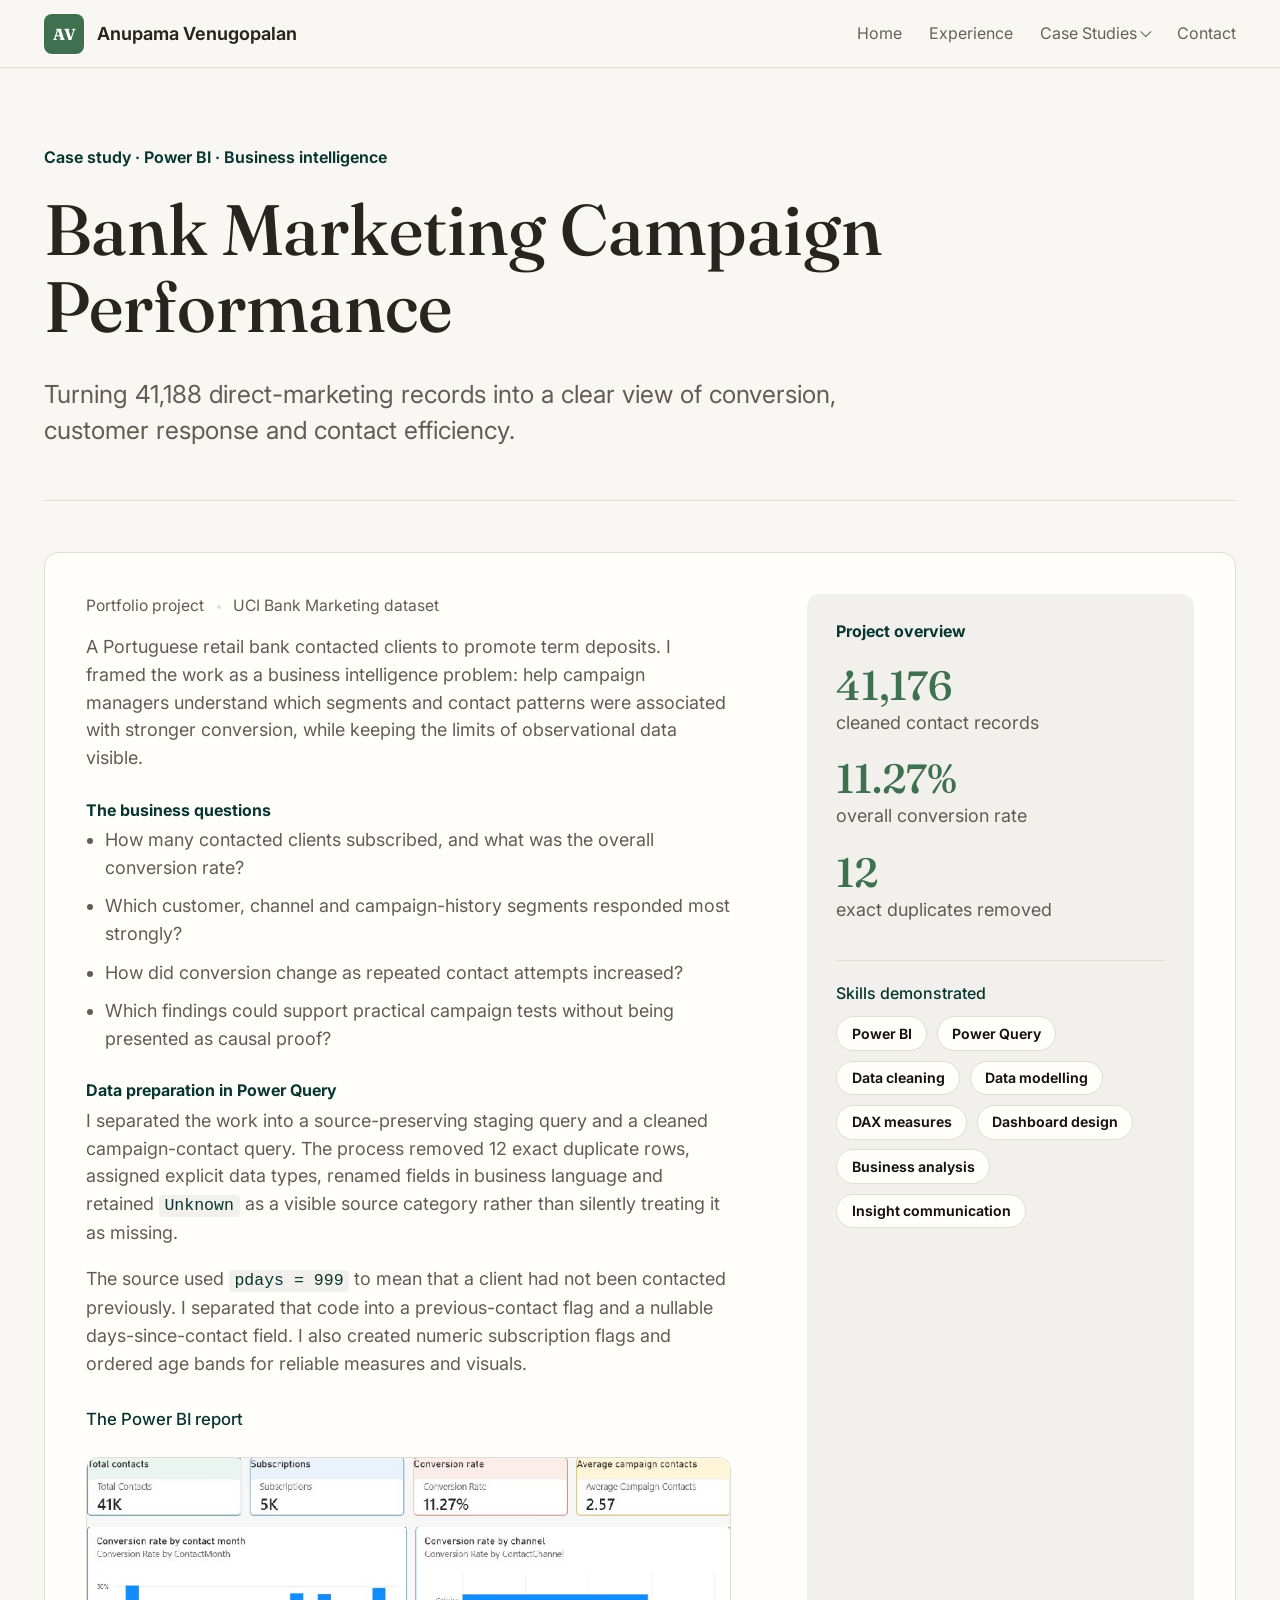
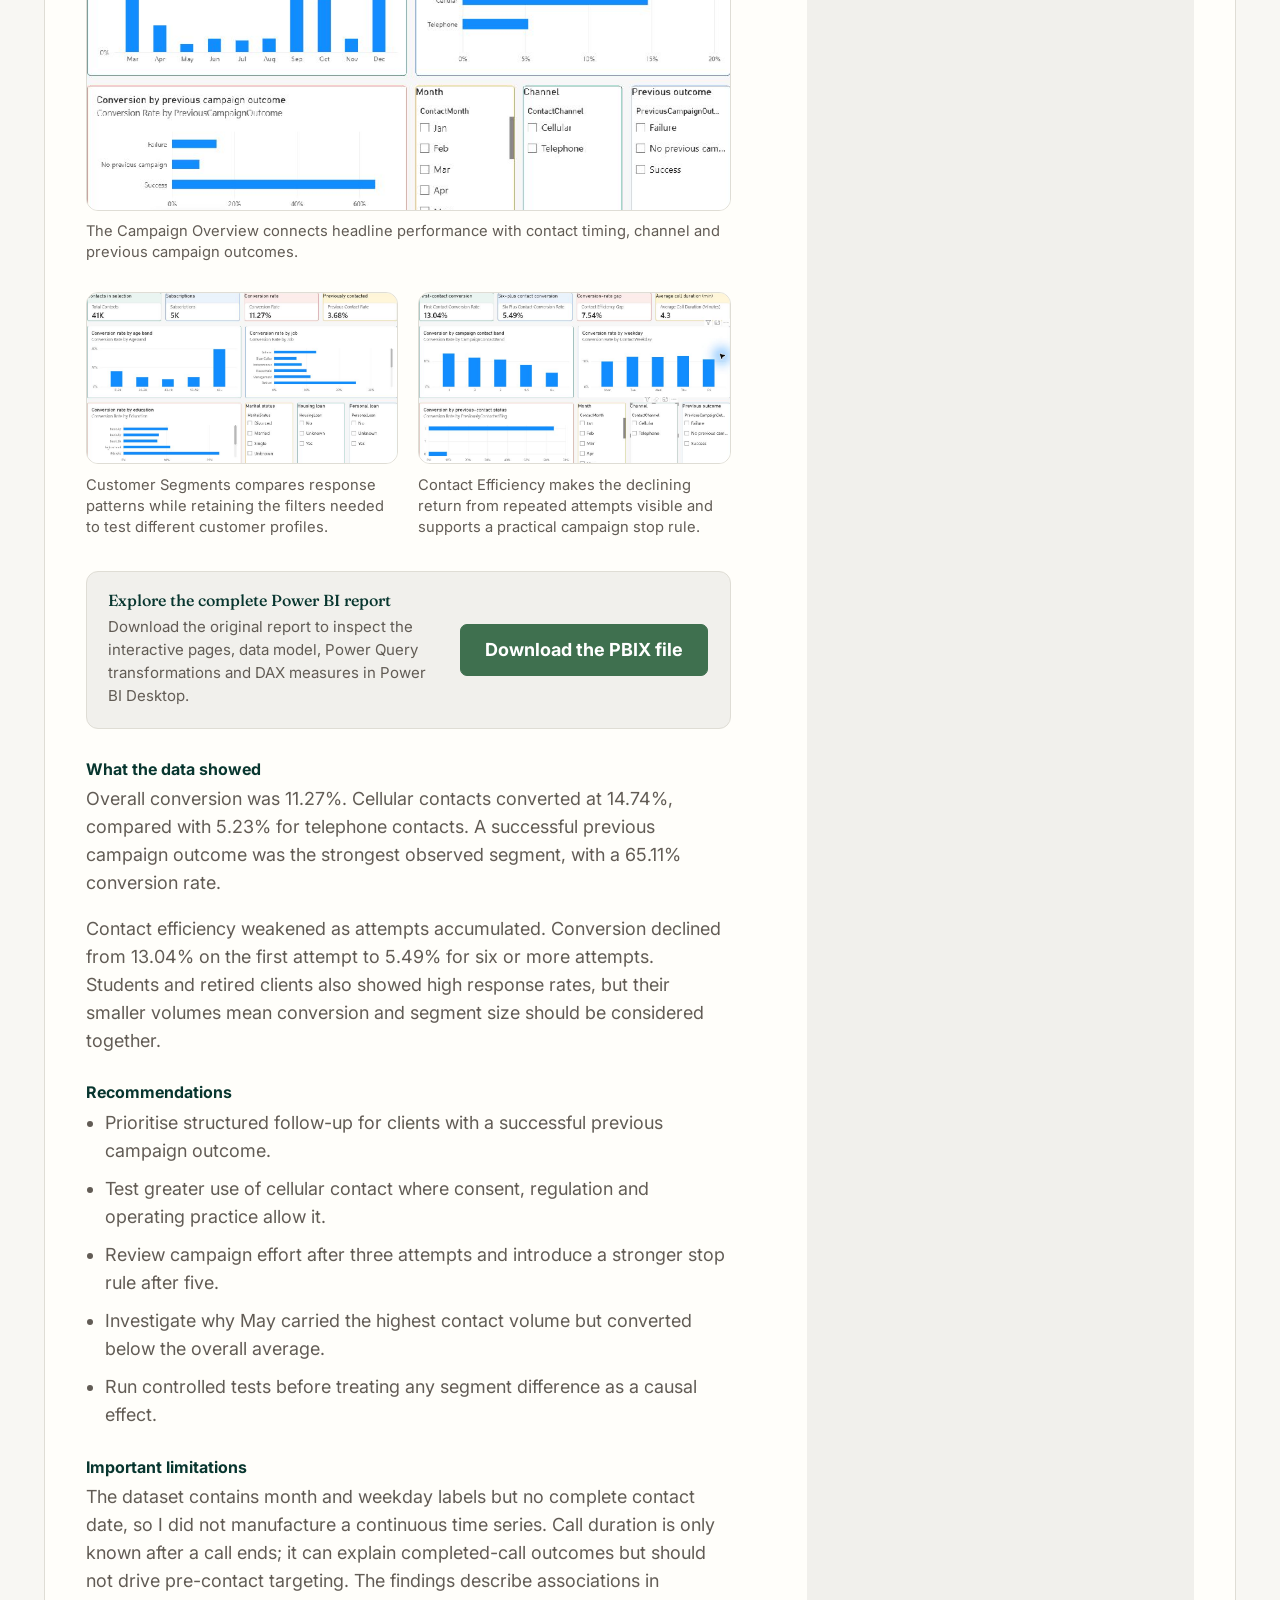
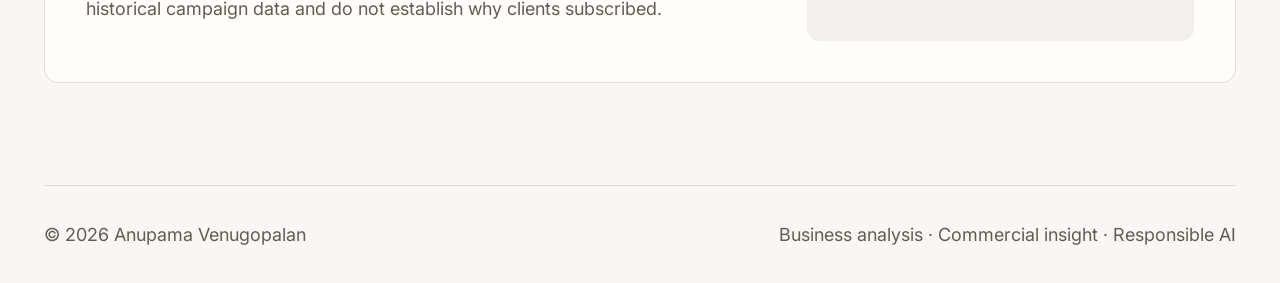
==== commit f302ecb5: "Add downloadable Power BI report" ====
--- a/bank-marketing/index.html
+++ b/bank-marketing/index.html
@@ -87,6 +87,14 @@
               </figure>
             </div>
 
+            <div class="report-download">
+              <div>
+                <h3>Explore the complete Power BI report</h3>
+                <p>Download the original report to inspect the interactive pages, data model, Power Query transformations and DAX measures in Power BI Desktop.</p>
+              </div>
+              <a class="button primary" href="/downloads/Bank_Marketing_Campaign_Analysis.pbix" download>Download the PBIX file</a>
+            </div>
+
             <h2>What the data showed</h2>
             <p>Overall conversion was 11.27%. Cellular contacts converted at 14.74%, compared with 5.23% for telephone contacts. A successful previous campaign outcome was the strongest observed segment, with a 65.11% conversion rate.</p>
             <p>Contact efficiency weakened as attempts accumulated. Conversion declined from 13.04% on the first attempt to 5.49% for six or more attempts. Students and retired clients also showed high response rates, but their smaller volumes mean conversion and segment size should be considered together.</p>
--- a/styles.css
+++ b/styles.css
@@ -776,6 +776,33 @@
   margin: 0;
 }
 
+.report-download {
+  display: flex;
+  align-items: center;
+  justify-content: space-between;
+  gap: 1.5rem;
+  margin: 2rem 0;
+  padding: 1.25rem 1.35rem;
+  border: 1px solid var(--line);
+  border-radius: 12px;
+  background: var(--soft);
+}
+
+.report-download h3 {
+  margin: 0 0 0.35rem;
+  color: var(--green-dark);
+  font-size: 1rem;
+}
+
+.report-download p {
+  margin: 0 !important;
+  font-size: 0.94rem;
+}
+
+.report-download .button {
+  flex: 0 0 auto;
+}
+
 .photo-gallery {
   display: grid;
   grid-template-columns: repeat(2, minmax(0, 1fr));
@@ -1502,6 +1529,11 @@
     width: 100%;
   }
 
+  .report-download {
+    align-items: stretch;
+    flex-direction: column;
+  }
+
   .case-card {
     padding: 1.35rem;
     border-radius: 12px;
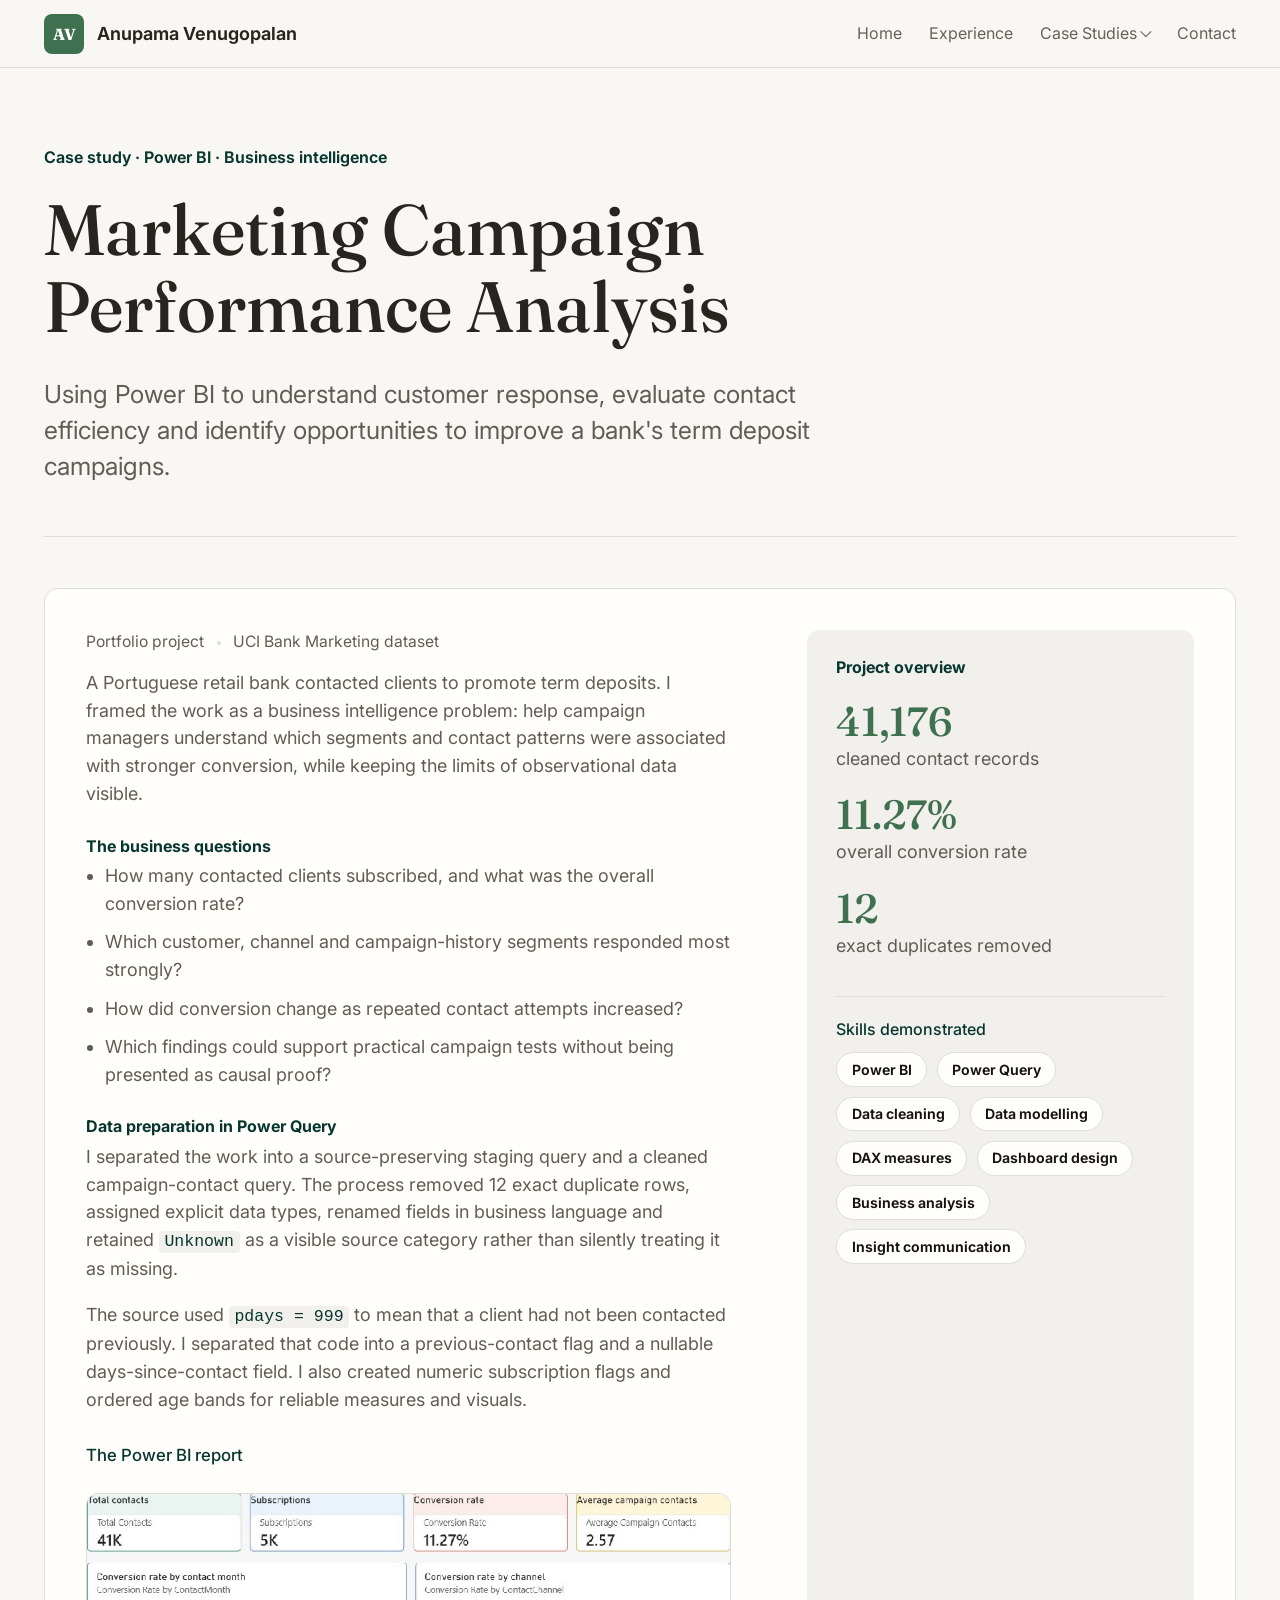
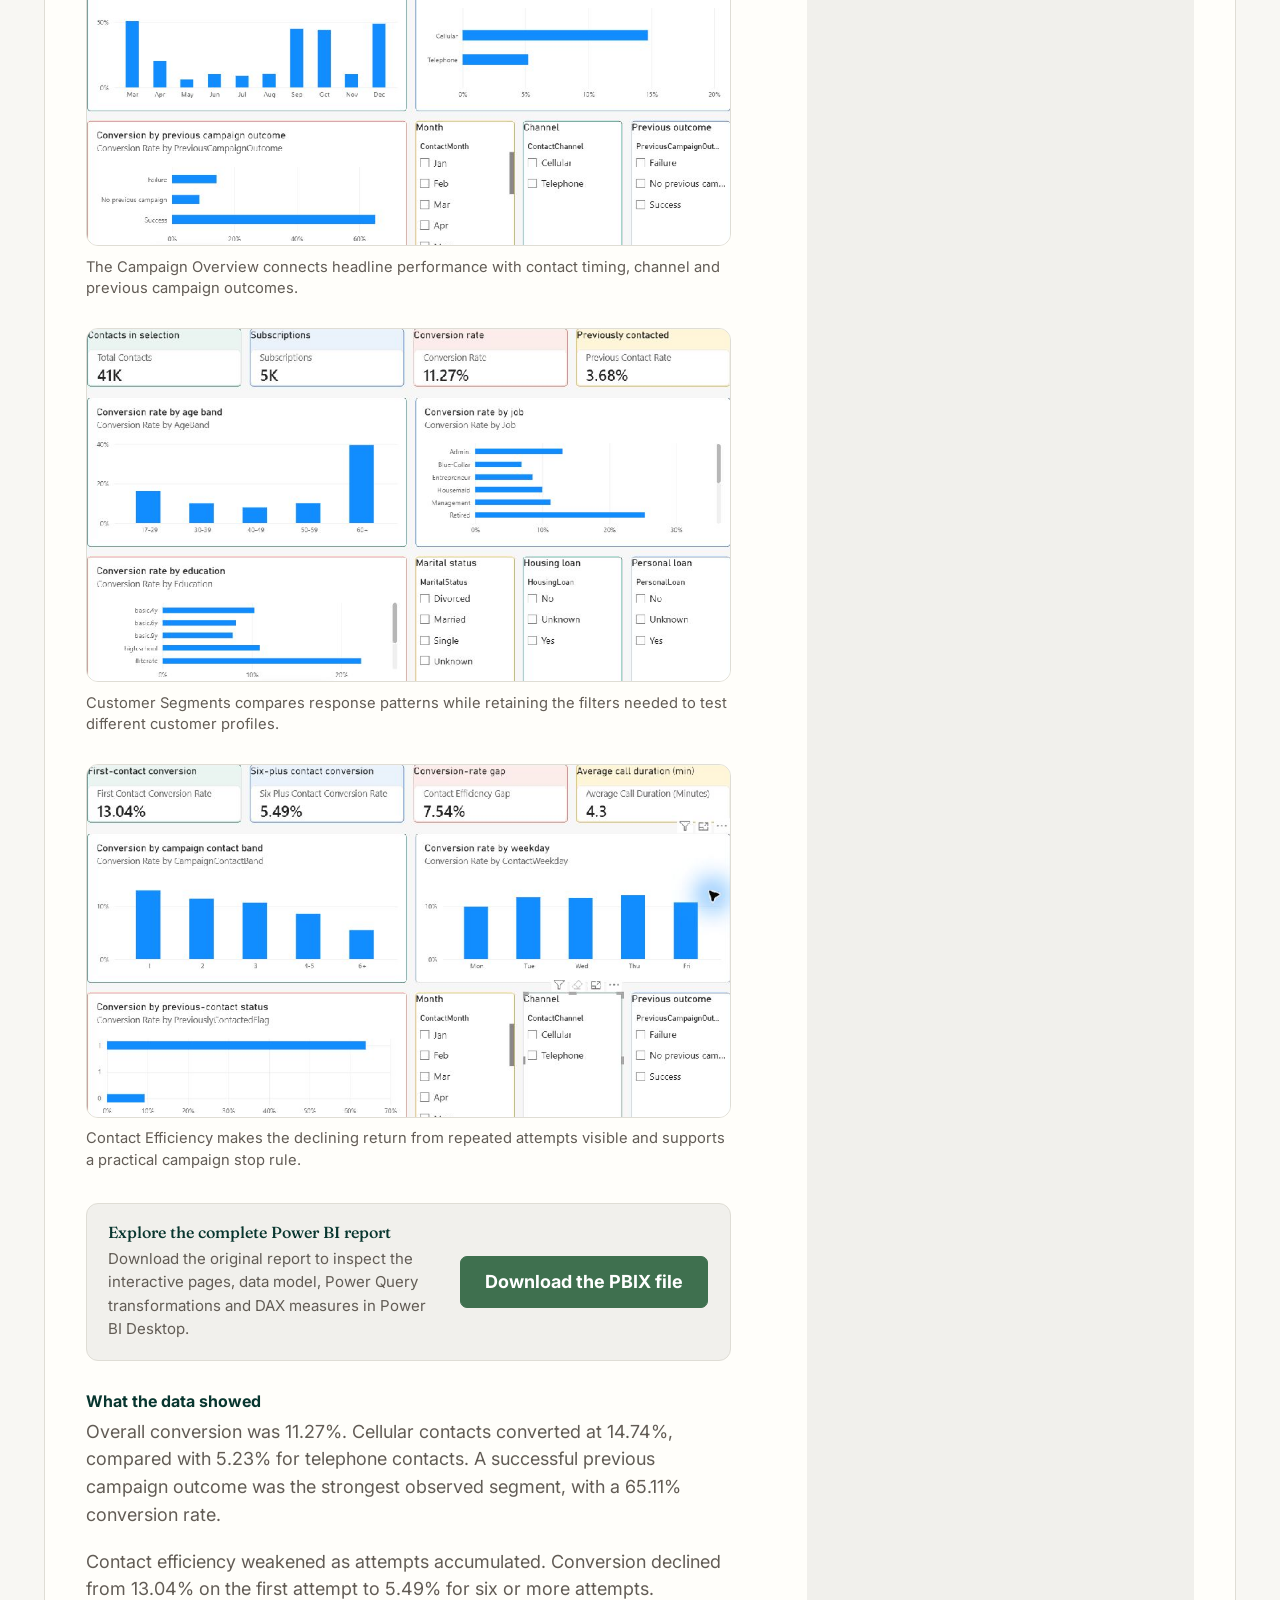
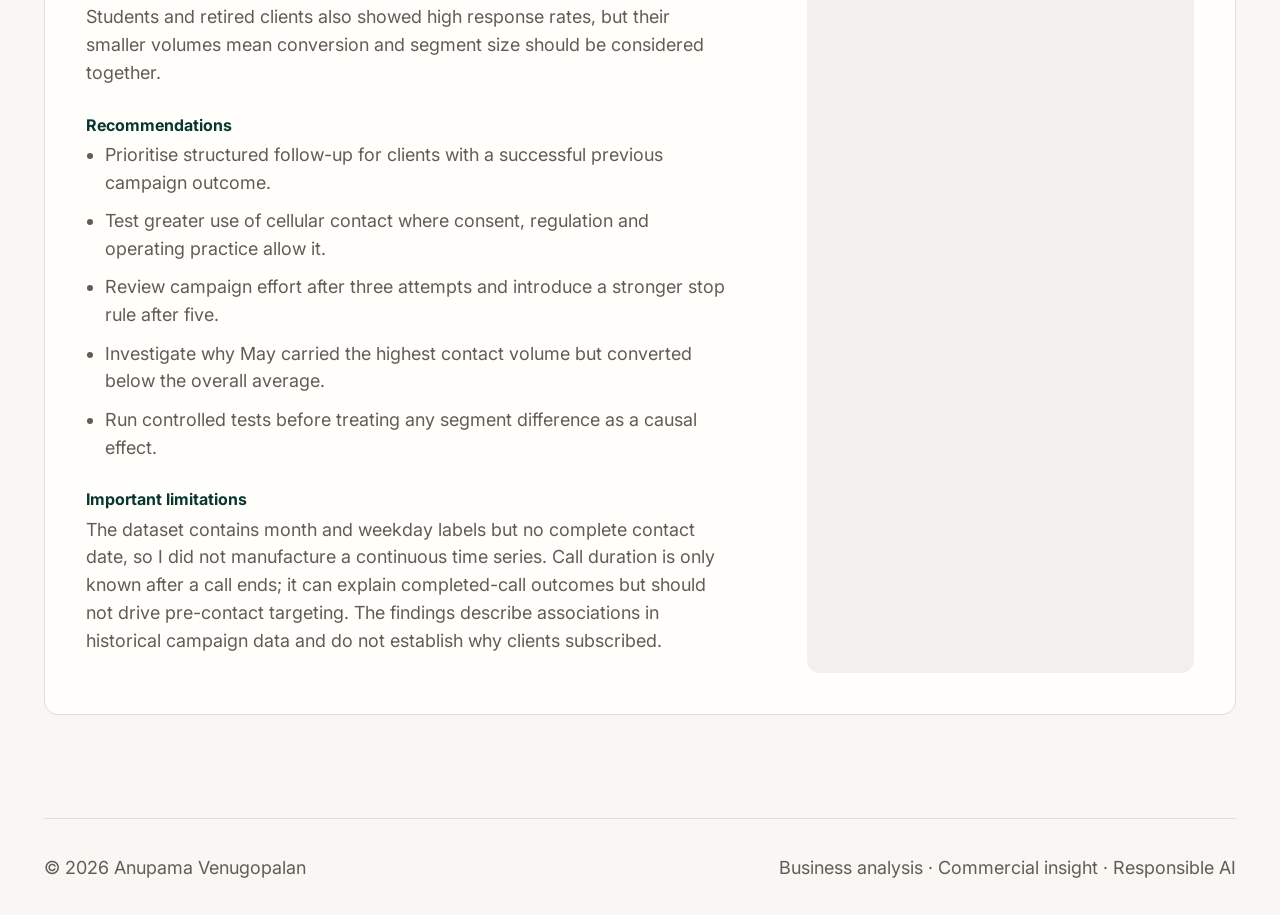
==== commit f7b2352f: "Refine marketing case study heading and screenshot layout" ====
--- a/bank-marketing/index.html
+++ b/bank-marketing/index.html
@@ -49,8 +49,8 @@
     <main id="main">
       <section class="section page-hero" aria-labelledby="bank-title">
         <p class="eyebrow">Case study · Power BI · Business intelligence</p>
-        <h1 id="bank-title">Bank Marketing Campaign Performance</h1>
-        <p class="lede">Turning 41,188 direct-marketing records into a clear view of conversion, customer response and contact efficiency.</p>
+        <h1 id="bank-title">Marketing Campaign Performance Analysis</h1>
+        <p class="lede">Using Power BI to understand customer response, evaluate contact efficiency and identify opportunities to improve a bank's term deposit campaigns.</p>
       </section>
 
       <section class="section case-detail">
@@ -76,7 +76,7 @@
               <img src="/assets/bank-campaign-overview.png" alt="Power BI Campaign Overview page showing campaign KPIs and conversion by month, channel and previous campaign outcome.">
               <figcaption>The Campaign Overview connects headline performance with contact timing, channel and previous campaign outcomes.</figcaption>
             </figure>
-            <div class="image-grid">
+            <div class="report-screenshots">
               <figure class="case-image">
                 <img src="/assets/bank-customer-segments.png" alt="Power BI Customer Segments page showing conversion by age band, job and education with customer filters.">
                 <figcaption>Customer Segments compares response patterns while retaining the filters needed to test different customer profiles.</figcaption>
